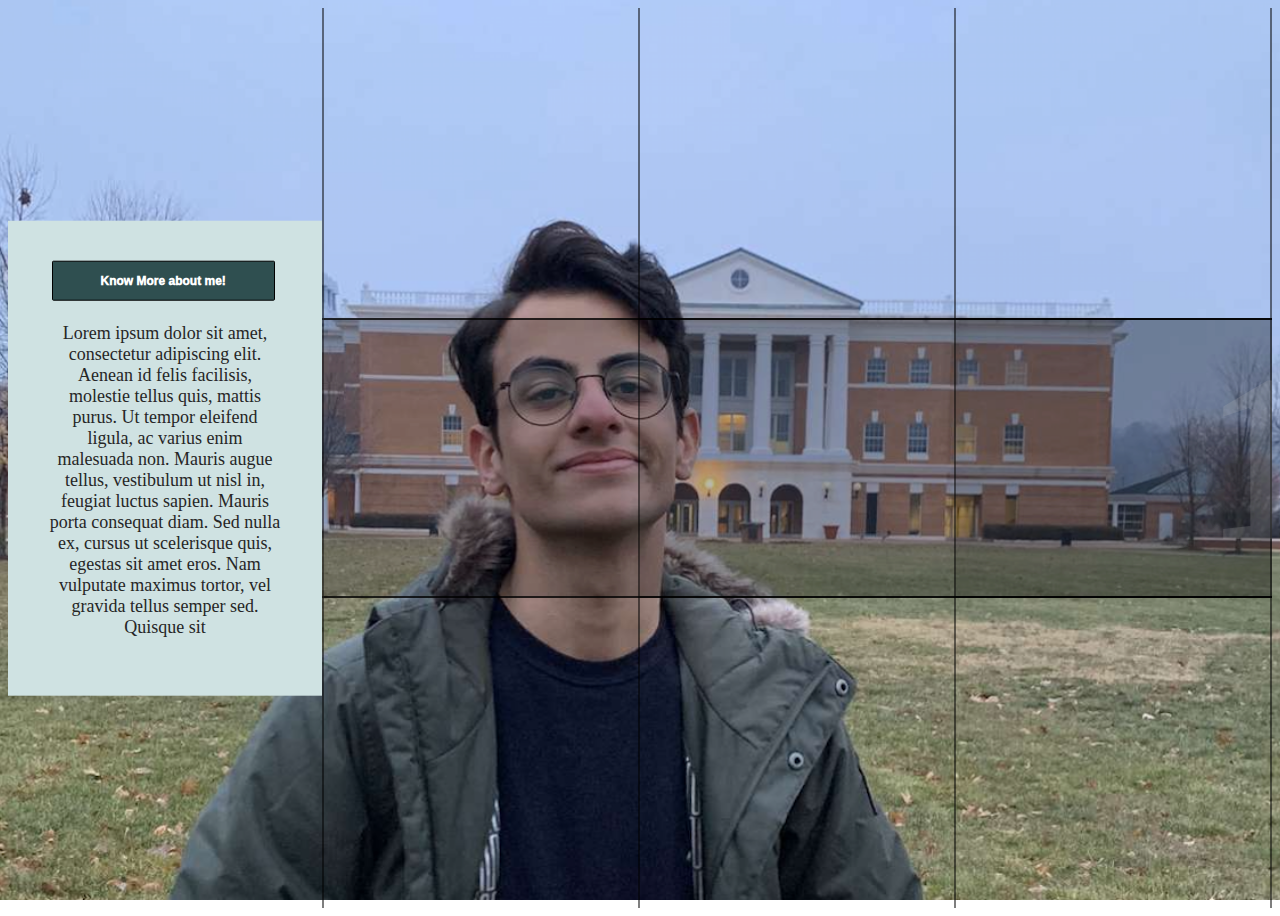
==== INDEX.html @ 41368f58 "update" ====
<!DOCTYPE html>
<html>
<head>
    <title>Main Index Page</title>
        
    <link href="style.css" rel="stylesheet" />
</head>
<body>
   <div class="container">
        <div class="column active">
            <div class ="content">
                <h1>1</h1>
                <div class="box">
                    <center><a href="Index_2/Index_2.html" class="button1">Know More about me!</a></center> 
                    <p>
                        Lorem ipsum dolor sit amet, consectetur adipiscing elit. Aenean id felis facilisis, molestie tellus quis, mattis purus. Ut tempor eleifend ligula, ac varius enim malesuada non. Mauris augue tellus, vestibulum ut nisl in, feugiat luctus sapien. Mauris porta consequat diam. Sed nulla ex, cursus ut scelerisque quis, egestas sit amet eros. Nam vulputate maximus tortor, vel gravida tellus semper sed. Quisque sit 
                    </p>
                </div>
            </div>
            <div class="bg bg1"></div>
        </div>
       
        <div class="column">
            <div class ="content">
                <h1>2</h1>
                <div class="box">
                    <center><a href="Index_3/Index_3.html" class="button1">Know More about me!</a></center> 
                    <p>
                        Lorem ipsum dolor sit amet, consectetur adipiscing elit. Aenean id felis facilisis, molestie tellus quis, mattis purus. Ut tempor eleifend ligula, ac varius enim malesuada non. Mauris augue tellus, vestibulum ut nisl in, feugiat luctus sapien. Mauris porta consequat diam. Sed nulla ex, cursus ut scelerisque quis, egestas sit amet eros. Nam vulputate maximus tortor, vel gravida tellus semper sed. Quisque sit
                    </p>
                </div>
            </div>
            <div class="bg bg2"></div>
        </div>
       
        <div class="column">
            <div class ="content">
                <h1>3</h1>
                <div class="box">
                    <center><a href="Index_4/Index_4.html" class="button1">Know More about me!</a></center> 
                    <p>
                        Lorem ipsum dolor sit amet, consectetur adipiscing elit. Aenean id felis facilisis, molestie tellus quis, mattis purus. Ut tempor eleifend ligula, ac varius enim malesuada non. Mauris augue tellus, vestibulum ut nisl in, feugiat luctus sapien. Mauris porta consequat diam. Sed nulla ex, cursus ut scelerisque quis, egestas sit amet eros. Nam vulputate maximus tortor, vel gravida tellus semper sed. Quisque sit
                    </p>
                </div>
            </div>
            <div class="bg bg3"></div>
        </div>
       
        <div class="column">
            <div class ="content">
                <h1>4</h1>
                <div class="box">
                    <center><a href="Index_5/Index_5.html" class="button1">Know More about me!</a></center> 
                    <p>
                        Lorem ipsum dolor sit amet, consectetur adipiscing elit. Aenean id felis facilisis, molestie tellus quis, mattis purus. Ut tempor eleifend ligula, ac varius enim malesuada non. Mauris augue tellus, vestibulum ut nisl in, feugiat luctus sapien. Mauris porta consequat diam. Sed nulla ex, cursus ut scelerisque quis, egestas sit amet eros. Nam vulputate maximus tortor, vel gravida tellus semper sed. Quisque sit
                    </p>
                </div>
            </div>
            <div class="bg bg4"></div>
        </div>
    </div>
    <script src="https://code.jquery.com/jquery-3.3.1.js"> </script>
    <script type="text/javascript">
        $(document).on('mouseover', '.container .column', function(){
        $(this).addClass('active').siblings().removeClass('active')
        })
    </script>
 
</body>

</html>
---- style.css ----
<style> 
        body
        {
            margin: 0;
            padding: 0;
            font-family: sans-serif;
            /*background: #000; */

        }
        .container
        {
            width:100%;
            height:100vh;
            overflow:hidden;
        }
        .container .column
        {
            width: 25%;
            height: 100%;
            float: left;
            border-right: 2px solid rgba(0,0,0,.5) ;
            box-sizing: border-box; 
            z-index: 1;

        }
        .container .row
        {
            height: 10%;
            width: 20%;
            float: inherit;
            
        }
        .container .column: last-child
        {
            border-right: none;
        }
        .container .column .content
        {
            position:relative;
            height: 100%;
        }
        .container .column .content h1
        {
            position: absolute;
            top: 50%;
            transform: translateY(-50%);
            width: 800%;
            background: rgba(0,0,0,.1);
            text-align: center;
            margin: 0;
            padding: 0;
            color: rgba(255,255,255,.2);
            font-size: 15em;
            border-top: 2px solid rgba(0,0,0,.5);
            border-bottom: 2px solid rgba(0,0,0,.5);
        }
        .container .column .content .box
        {
            position: absolute;
            top: 50%;
            transform: translateY(100%);
            box-sizing: border-box; 
            padding: 40px;
            background: #cfe2e2;
            text-align: center;
            transition: 0.5s;
            opacity: 0; 
         }
        .container .column.active .content .box
        {
            opacity: 1; 
            transform: translateY(-50%);
        }
        .container .column .content .box h2
        {
            margin: 0;
            padding: 0;
            font-size: 30px;
            color: #262626;
            
        }
        .container .column .content .box p
        {
            font-size: 18px;
            color: #262626;
        }
        .container .column .bg
        {
            position:absolute;
            top: 0;
            left: 0;
            width: 100%;
            height:100%;
            pointer-events: none;
            z-index: -1;
        }
        .container .column.active .bg.bg1
        {
            background: url(AKOPTI899.jpg);
            background-size: cover;
            background-attachment: fixed;
            background-position: center;
            transition: 0.5s;
        }
        .container .column.active .bg.bg2
        {
            background: url(Akopti891.jpg);
            background-size: cover;
            background-attachment: fixed;
            background-position: center;
            transition: 0.5s;
        }
         .container .column.active .bg.bg3
        {
            background: url(AI.jpg);
            background-size: cover;
            background-attachment: fixed;
            background-position: center;
            transition: 0.5s;
        }
        .container .column.active .bg.bg4
        {
            background: url(Jerusalem.jpg);
            background-size: cover;
            background-attachment: fixed;
            background-position: center;
            transition: 0.5s;
        }
            footer {
              width: 100%;
              height: -50;
              position: absolute;
              margin-bottom: 20%;
              left: 0;
              text-align: center;
            }
            .a {
            grid-column-start: 2;
            grid-column-end: 3;
            grid-row-start: 1;
            grid-row-end: 2;
          }
          .b {
            grid-column-start: 2;
            grid-column-end: 3;
            grid-row-start: 2;
            grid-row-end: 3;
          }
          .c {
            grid-column-start: 3;
            grid-column-end: 4;
            grid-row-start: 2;
            grid-row-end: 3;
          }
          .d {
            grid-column-start: 1;
            grid-column-end: 2;
            grid-row-start: 1;
            grid-row-end: 2;
          }
          .e {
            grid-column-start: 1;
            grid-column-end: 2;
            grid-row-start: 2;
            grid-row-end: 3;
          }
          .f {
            grid-column-start: 3;
            grid-column-end: 4;
            grid-row-start: 1;
            grid-row-end: 2;
          }
        a.button1{
         display:inline-block;
         padding:1em 4em;
         border:0.16em solid black;
         margin:0 0.3em 0.3em 0;
         border-radius:0.12em;
         box-sizing: border-box;
         text-decoration:none;
         font-family:'Roboto',sans-serif;
         font-weight:1000;
         color:white;
         text-align:center;
         transition: all 0.2s;
         background: #2f4f50;
         font-size: 12px;
        }
        a.button1:hover{
         color:#000000;
         background-color:#FFFFFF;
        }
        @media all and (max-width:30em){
         a.button1{
          display:block;
          margin:0.4em auto;
         }
        }
    </style>
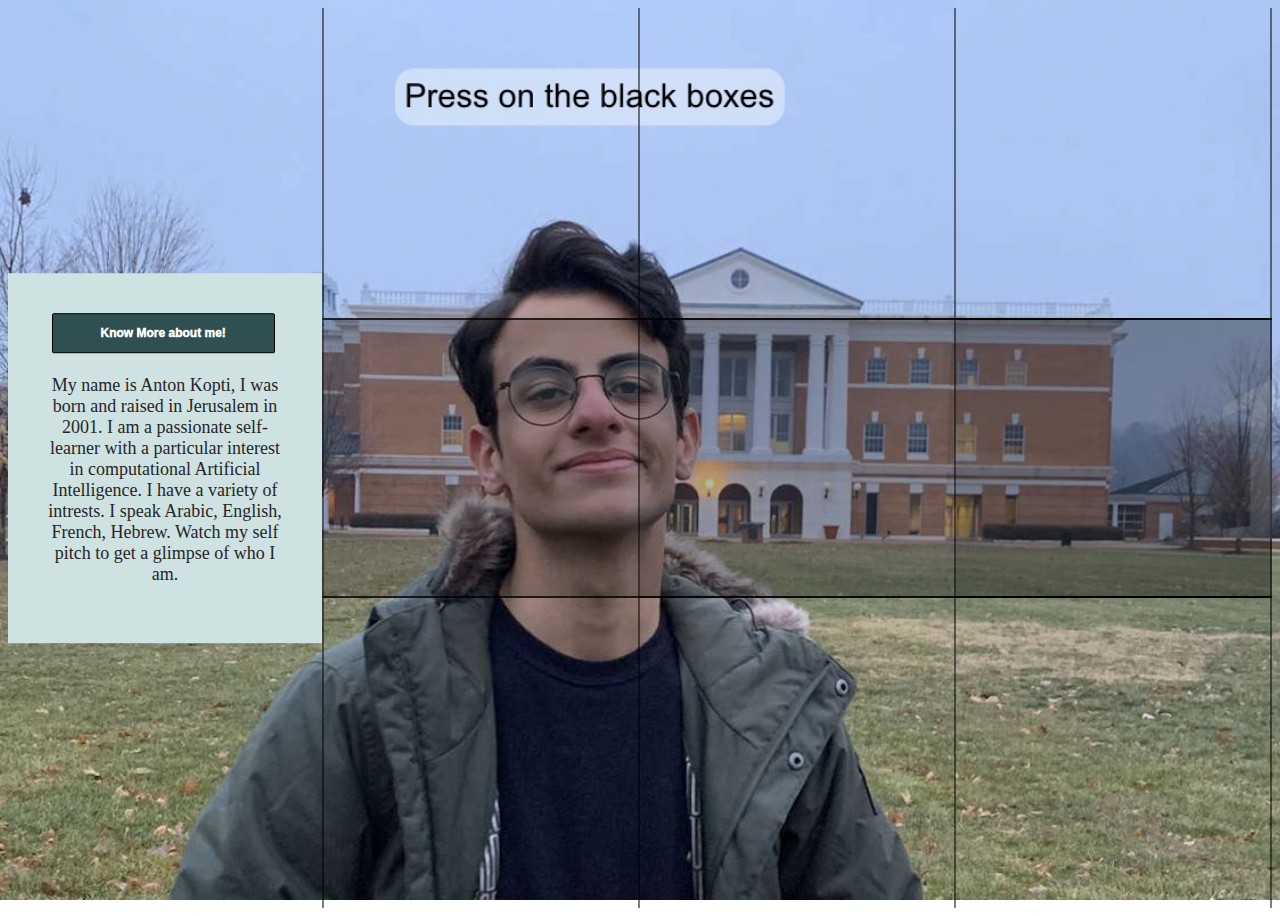
==== commit 57dbaa95: "uodate" ====
--- a/INDEX.html
+++ b/INDEX.html
@@ -4,6 +4,7 @@
     <title>Main Index Page</title>
         
     <link href="style.css" rel="stylesheet" />
+  
 </head>
 <body>
    <div class="container">
@@ -13,7 +14,7 @@
                 <div class="box">
                     <center><a href="Index_2/Index_2.html" class="button1">Know More about me!</a></center> 
                     <p>
-                        Lorem ipsum dolor sit amet, consectetur adipiscing elit. Aenean id felis facilisis, molestie tellus quis, mattis purus. Ut tempor eleifend ligula, ac varius enim malesuada non. Mauris augue tellus, vestibulum ut nisl in, feugiat luctus sapien. Mauris porta consequat diam. Sed nulla ex, cursus ut scelerisque quis, egestas sit amet eros. Nam vulputate maximus tortor, vel gravida tellus semper sed. Quisque sit 
+                        My name is Anton Kopti, I was born and raised in Jerusalem in 2001.  I am a passionate self-learner with a particular interest in computational Artificial Intelligence. I have a variety of intrests. I speak Arabic, English, French, Hebrew. Watch my self pitch to get a glimpse of who I am. 
                     </p>
                 </div>
             </div>
@@ -24,9 +25,9 @@
             <div class ="content">
                 <h1>2</h1>
                 <div class="box">
-                    <center><a href="Index_3/Index_3.html" class="button1">Know More about me!</a></center> 
+                    <center><a href="Index_3/Index_3.html" class="button1">What I do?</a></center> 
                     <p>
-                        Lorem ipsum dolor sit amet, consectetur adipiscing elit. Aenean id felis facilisis, molestie tellus quis, mattis purus. Ut tempor eleifend ligula, ac varius enim malesuada non. Mauris augue tellus, vestibulum ut nisl in, feugiat luctus sapien. Mauris porta consequat diam. Sed nulla ex, cursus ut scelerisque quis, egestas sit amet eros. Nam vulputate maximus tortor, vel gravida tellus semper sed. Quisque sit
+                        My main passion in Computer Science is Artificial intelligence. I find the prospect of replicating human intelligence into logical code a fascinating venture, one that I intend to specialize in after I acquire my Ba in CS. Here is a video of me explaining what AI is, and what it is not.
                     </p>
                 </div>
             </div>
@@ -37,9 +38,9 @@
             <div class ="content">
                 <h1>3</h1>
                 <div class="box">
-                    <center><a href="Index_4/Index_4.html" class="button1">Know More about me!</a></center> 
+                    <center><a href="Index_4/Index_4.html" class="button1">What you should do?</a></center> 
                     <p>
-                        Lorem ipsum dolor sit amet, consectetur adipiscing elit. Aenean id felis facilisis, molestie tellus quis, mattis purus. Ut tempor eleifend ligula, ac varius enim malesuada non. Mauris augue tellus, vestibulum ut nisl in, feugiat luctus sapien. Mauris porta consequat diam. Sed nulla ex, cursus ut scelerisque quis, egestas sit amet eros. Nam vulputate maximus tortor, vel gravida tellus semper sed. Quisque sit
+                        Due to my highschool lacking CS education, I never figured out it was a passion until I came to college. I don't want anyone to be like me, in this video I convince you of the importance of CS education in K-12 education.
                     </p>
                 </div>
             </div>
@@ -50,9 +51,9 @@
             <div class ="content">
                 <h1>4</h1>
                 <div class="box">
-                    <center><a href="Index_5/Index_5.html" class="button1">Know More about me!</a></center> 
+                    <center><a href="Index_5/Index_5.html" class="button1">Contact me</a></center> 
                     <p>
-                        Lorem ipsum dolor sit amet, consectetur adipiscing elit. Aenean id felis facilisis, molestie tellus quis, mattis purus. Ut tempor eleifend ligula, ac varius enim malesuada non. Mauris augue tellus, vestibulum ut nisl in, feugiat luctus sapien. Mauris porta consequat diam. Sed nulla ex, cursus ut scelerisque quis, egestas sit amet eros. Nam vulputate maximus tortor, vel gravida tellus semper sed. Quisque sit
+                        If you have any questions or oppertunities please contact me. I am looking for internships and to gain experience in my field. If you just want to be friends don't be shy to shoot me a message.
                     </p>
                 </div>
             </div>
--- a/style.css
+++ b/style.css
@@ -11,7 +11,7 @@
         {
             width:100%;
             height:100vh;
-            overflow:hidden;
+            overflow:scroll;
         }
         .container .column
         {
@@ -64,7 +64,9 @@
             background: #cfe2e2;
             text-align: center;
             transition: 0.5s;
-            opacity: 0; 
+            opacity: 0;
+            z-index: 50;
+            
          }
         .container .column.active .content .box
         {
@@ -101,6 +103,7 @@
             background-attachment: fixed;
             background-position: center;
             transition: 0.5s;
+            
         }
         .container .column.active .bg.bg2
         {
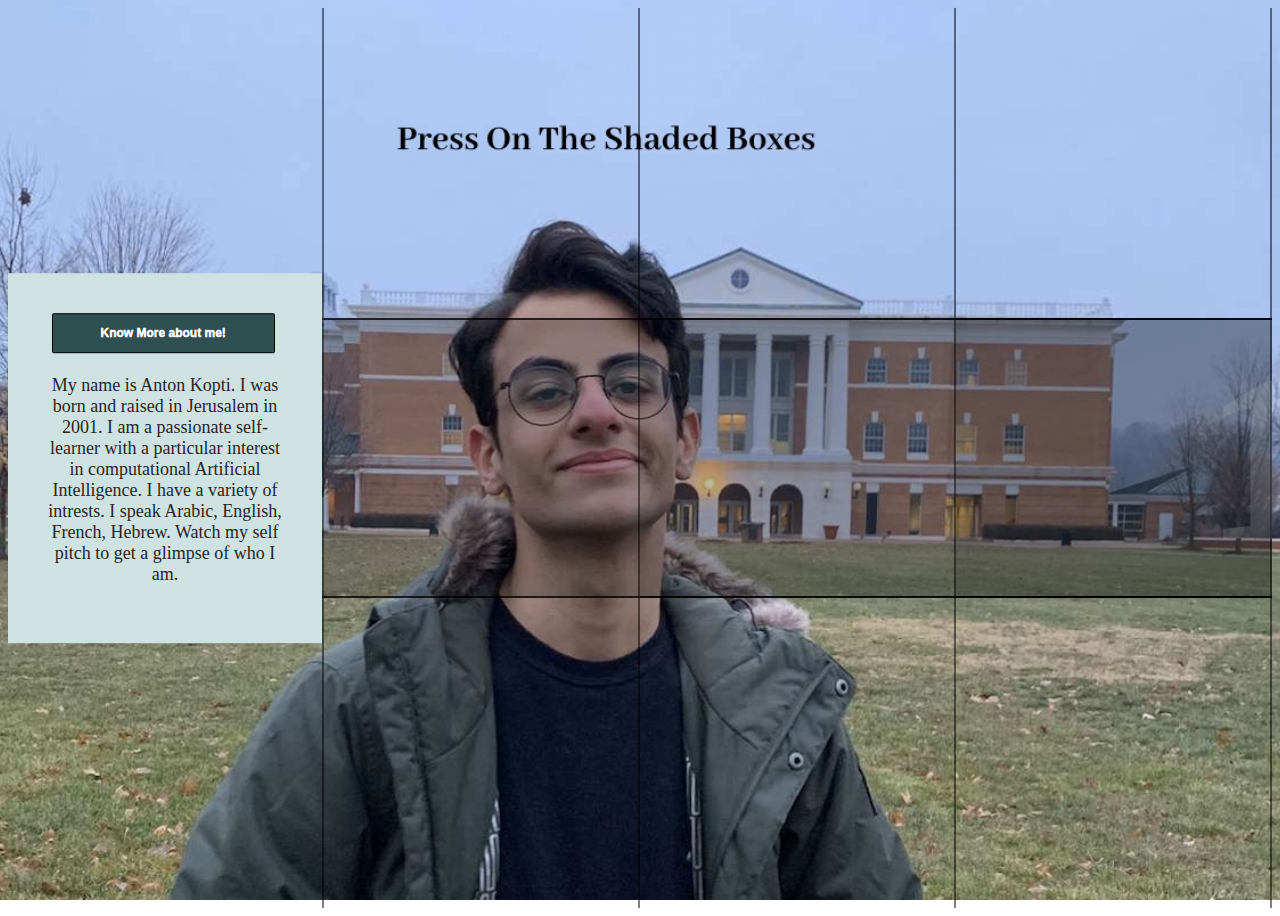
==== commit 60c71080: "update/finaltouches" ====
--- a/INDEX.html
+++ b/INDEX.html
@@ -14,7 +14,7 @@
                 <div class="box">
                     <center><a href="Index_2/Index_2.html" class="button1">Know More about me!</a></center> 
                     <p>
-                        My name is Anton Kopti, I was born and raised in Jerusalem in 2001.  I am a passionate self-learner with a particular interest in computational Artificial Intelligence. I have a variety of intrests. I speak Arabic, English, French, Hebrew. Watch my self pitch to get a glimpse of who I am. 
+                        My name is Anton Kopti. I was born and raised in Jerusalem in 2001.  I am a passionate self-learner with a particular interest in computational Artificial Intelligence. I have a variety of intrests. I speak Arabic, English, French, Hebrew. Watch my self pitch to get a glimpse of who I am. 
                     </p>
                 </div>
             </div>
@@ -27,7 +27,7 @@
                 <div class="box">
                     <center><a href="Index_3/Index_3.html" class="button1">What I do?</a></center> 
                     <p>
-                        My main passion in Computer Science is Artificial intelligence. I find the prospect of replicating human intelligence into logical code a fascinating venture, one that I intend to specialize in after I acquire my Ba in CS. Here is a video of me explaining what AI is, and what it is not.
+                        My main passion in Computer Science is Artificial intelligence. I find the prospect of replicating human intelligence into logical code a fascinating venture, one that I intend to specialize in after I acquire my BA in CS. Here is a video of me explaining what AI is, and what it is not.
                     </p>
                 </div>
             </div>
@@ -40,7 +40,7 @@
                 <div class="box">
                     <center><a href="Index_4/Index_4.html" class="button1">What you should do?</a></center> 
                     <p>
-                        Due to my highschool lacking CS education, I never figured out it was a passion until I came to college. I don't want anyone to be like me, in this video I convince you of the importance of CS education in K-12 education.
+                        Due to my highschool lacking CS education, I never figured out it was a passion until I came to college. I don't want anyone to be like me so in this video I will convince you of the importance of CS in K-12 education. 
                     </p>
                 </div>
             </div>
@@ -53,7 +53,7 @@
                 <div class="box">
                     <center><a href="Index_5/Index_5.html" class="button1">Contact me</a></center> 
                     <p>
-                        If you have any questions or oppertunities please contact me. I am looking for internships and to gain experience in my field. If you just want to be friends don't be shy to shoot me a message.
+                        If you have any questions or opportunities please contact me. I am looking for internships and to gain experience in my field. If you just want to be friends don't be shy to shoot me a message.
                     </p>
                 </div>
             </div>
